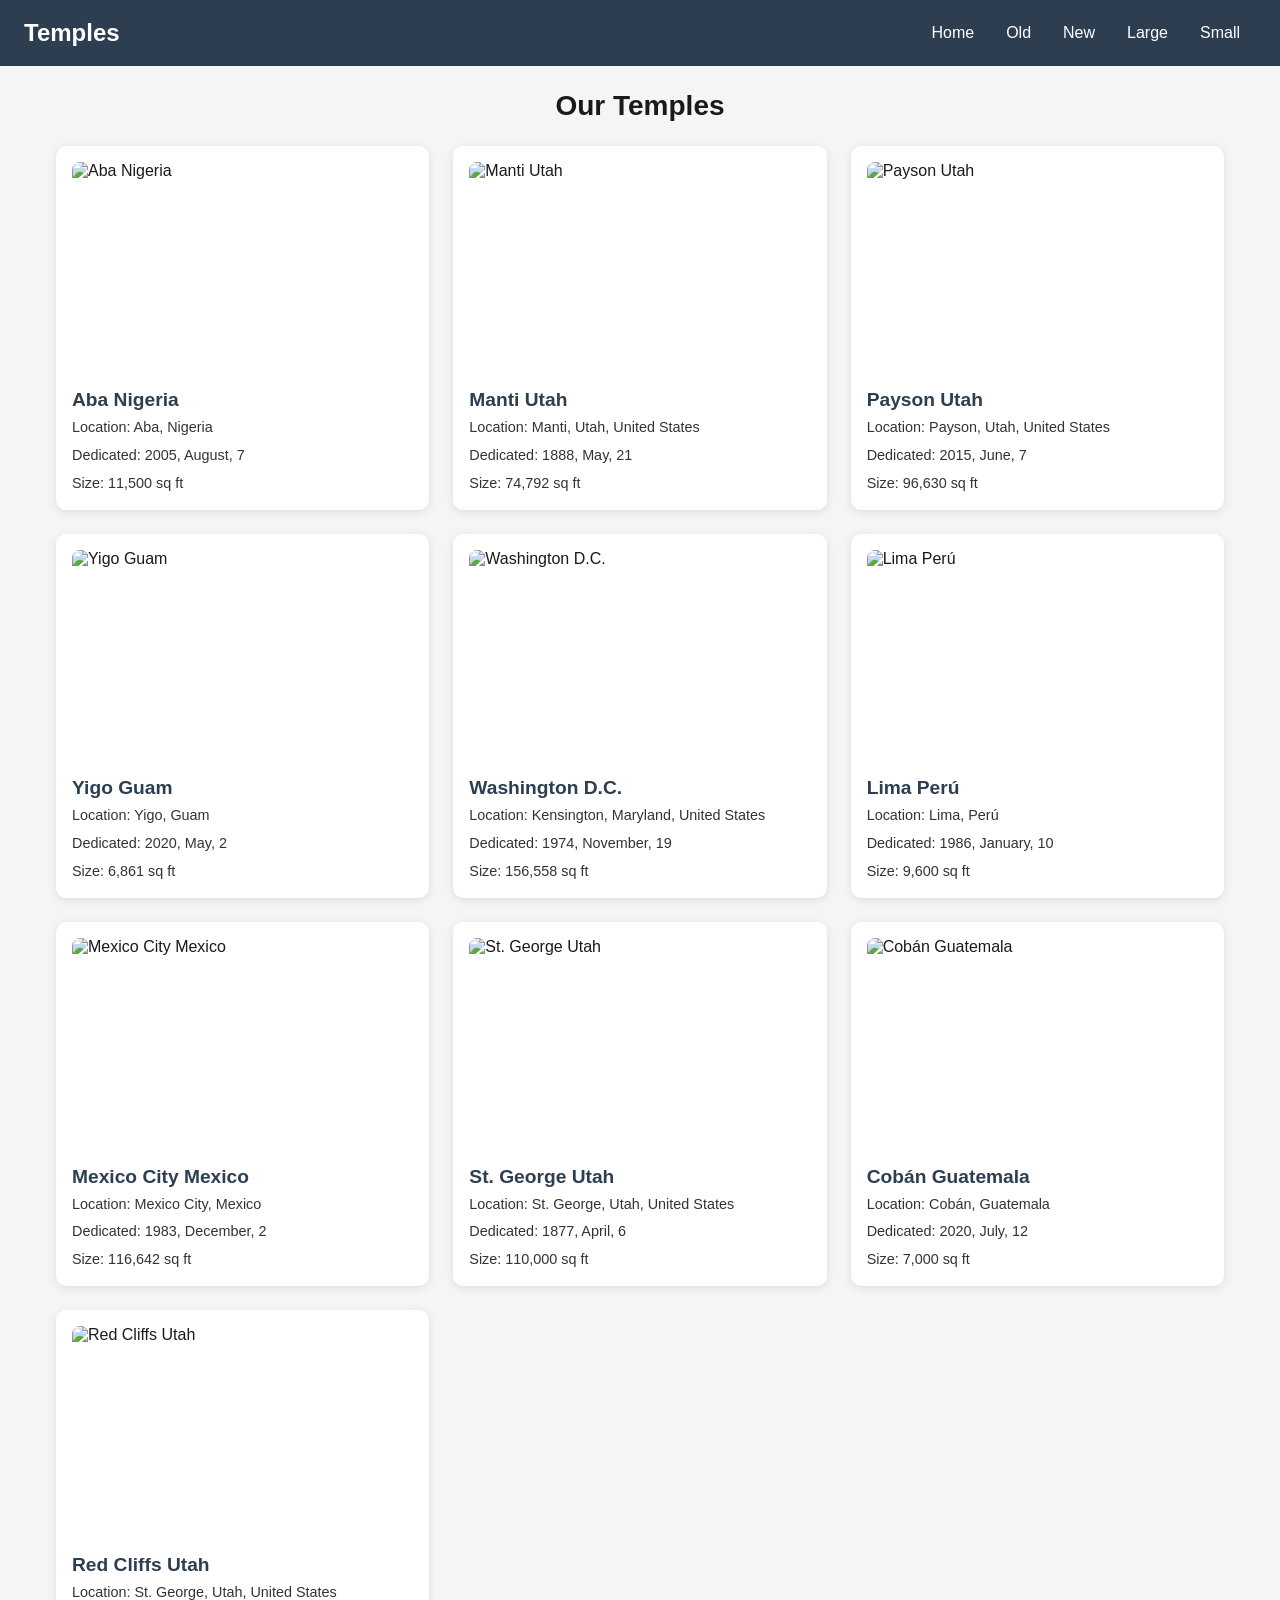
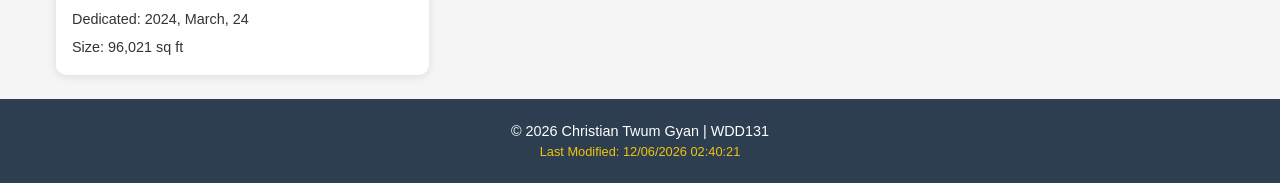
==== filtered-temples.html @ a4d7b47d "feat: implement responsive temple gallery with filtering and navigation menu" ====
<!DOCTYPE html>
<html lang="en">
<head>
  <meta charset="UTF-8">
  <meta name="viewport" content="width=device-width, initial-scale=1.0">
  <meta name="description" content="A gallery of Latter-day Saint temples with filtering by dedication date and building size for WDD131.">
  <title>Filtered Temples | WDD131</title>
  <link rel="stylesheet" href="css/temples.css">
</head>
<body>
  <header>
    <h1>Temples</h1>
    <button id="hamburger" aria-label="Toggle navigation menu">☰</button>
    <nav id="nav-menu">
      <button id="home">Home</button>
      <button id="old">Old</button>
      <button id="new">New</button>
      <button id="large">Large</button>
      <button id="small">Small</button>
    </nav>
  </header>
  <main>
    <h2>Our Temples</h2>
    <div class="temple-cards" id="temple-cards"></div>
  </main>
  <footer>
    <p>&copy; <span id="year"></span> Christian Twum Gyan | WDD131</p>
    <p><span id="lastModified"></span></p>
  </footer>
  <script src="js/temples.js" defer></script>
</body>
</html>
---- css/temples.css ----
* {
  box-sizing: border-box;
  margin: 0;
  padding: 0;
}

body {
  font-family: Roboto, "Segoe UI", Tahoma, Geneva, Verdana, sans-serif;
  background-color: #f5f5f5;
  color: #1a1a1a;
  display: flex;
  flex-direction: column;
  min-height: 100vh;
}

header {
  background-color: #2c3e50;
  color: #ffffff;
  padding: 1rem 1.5rem;
  display: flex;
  flex-wrap: wrap;
  justify-content: space-between;
  align-items: center;
  position: relative;
}

header h1 {
  font-size: 1.5rem;
  font-weight: 700;
}

#hamburger {
  background: none;
  border: 1px solid rgba(255, 255, 255, 0.3);
  border-radius: 4px;
  color: #ffffff;
  font-size: 1.5rem;
  cursor: pointer;
  padding: 0.25rem 0.5rem;
  min-width: 44px;
  min-height: 44px;
  display: block;
}

#nav-menu {
  display: none;
  flex-direction: column;
  width: 100%;
  background-color: #34495e;
  margin-top: 0.5rem;
  border-radius: 4px;
  overflow: hidden;
}

#nav-menu.open {
  display: flex;
}

#nav-menu button {
  background: none;
  border: none;
  color: #ffffff;
  font-size: 1rem;
  padding: 0.875rem 1rem;
  cursor: pointer;
  text-align: center;
  border-top: 1px solid rgba(255, 255, 255, 0.1);
  font-family: inherit;
  width: 100%;
}

#nav-menu button:first-child {
  border-top: none;
}

#nav-menu button:hover,
#nav-menu button:focus-visible {
  background-color: rgba(255, 255, 255, 0.15);
  color: #ecf0f1;
  outline: 2px solid #f39c12;
  outline-offset: -2px;
}

main {
  flex: 1;
  max-width: 1200px;
  width: 95%;
  margin: 0 auto;
  padding: 1.5rem 1rem;
}

main h2 {
  text-align: center;
  font-size: 1.75rem;
  margin-bottom: 1.5rem;
  color: #1a1a1a;
}

.temple-cards {
  display: grid;
  grid-template-columns: 1fr;
  gap: 1.5rem;
}

.temple-card {
  background-color: #ffffff;
  border-radius: 10px;
  overflow: hidden;
  box-shadow: 0 2px 8px rgba(0, 0, 0, 0.1);
  padding: 1rem;
  display: flex;
  flex-direction: column;
  gap: 0.375rem;
}

.temple-card img {
  width: 100%;
  height: auto;
  display: block;
  border-radius: 8px;
  order: -1;
  margin-bottom: 0.25rem;
}

.temple-card h3 {
  font-size: 1.2rem;
  color: #2c3e50;
  margin-top: 0.25rem;
}

.temple-card p {
  font-size: 0.9rem;
  color: #333333;
  line-height: 1.5;
}

footer {
  background-color: #2c3e50;
  color: #ffffff;
  text-align: center;
  padding: 1.25rem;
  margin-top: auto;
  font-size: 0.9rem;
}

footer p {
  margin: 0.25rem 0;
}

#lastModified {
  color: #f1c40f;
  font-size: 0.8rem;
}

@media screen and (min-width: 40rem) {
  #hamburger {
    display: none;
  }

  #nav-menu {
    display: flex;
    flex-direction: row;
    width: auto;
    background-color: transparent;
    margin-top: 0;
  }

  #nav-menu button {
    border: none;
    width: auto;
    padding: 0.5rem 1rem;
    border-radius: 4px;
  }

  #nav-menu button:hover,
  #nav-menu button:focus-visible {
    background-color: rgba(255, 255, 255, 0.15);
    outline: 2px solid #f39c12;
    outline-offset: 2px;
  }

  .temple-cards {
    grid-template-columns: repeat(auto-fit, minmax(280px, 1fr));
    gap: 1.5rem;
  }
}
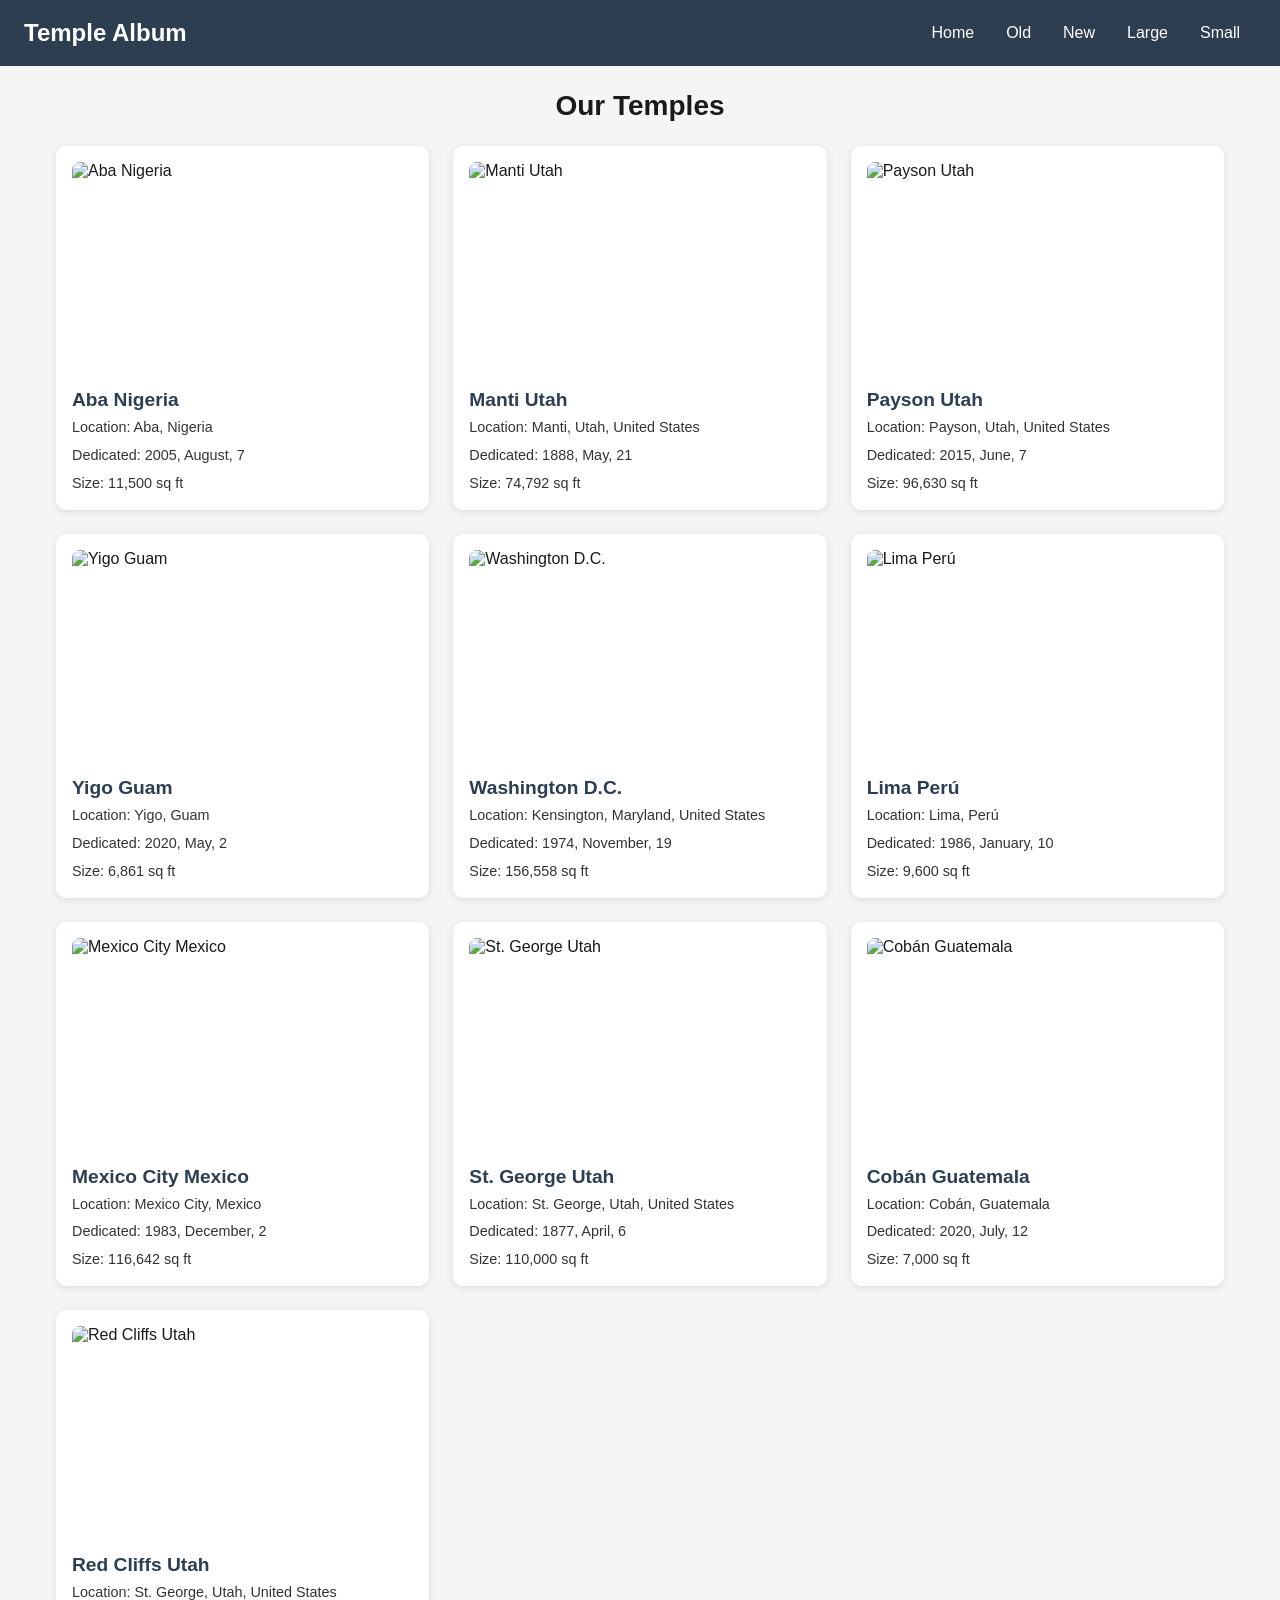
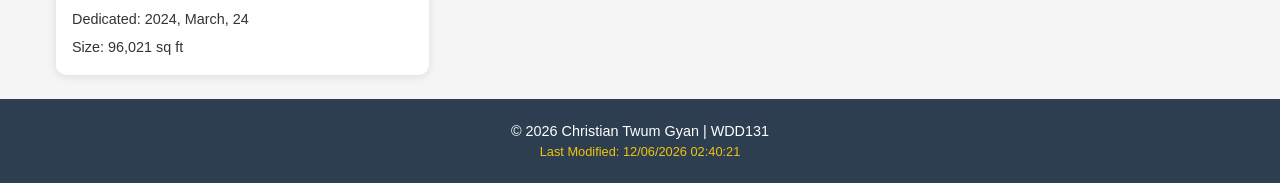
==== commit 3d425704: "fix: add meta author, change h1 to Temple Album, swap nav buttons to anchor tags with preventDefault" ====
--- a/filtered-temples.html
+++ b/filtered-temples.html
@@ -4,19 +4,20 @@
   <meta charset="UTF-8">
   <meta name="viewport" content="width=device-width, initial-scale=1.0">
   <meta name="description" content="A gallery of Latter-day Saint temples with filtering by dedication date and building size for WDD131.">
+  <meta name="author" content="Christian Twum Gyan">
   <title>Filtered Temples | WDD131</title>
   <link rel="stylesheet" href="css/temples.css">
 </head>
 <body>
   <header>
-    <h1>Temples</h1>
-    <button id="hamburger" aria-label="Toggle navigation menu">☰</button>
+    <h1>Temple Album</h1>
+    <button id="hamburger" aria-label="Toggle navigation menu" aria-expanded="false">☰</button>
     <nav id="nav-menu">
-      <button id="home">Home</button>
-      <button id="old">Old</button>
-      <button id="new">New</button>
-      <button id="large">Large</button>
-      <button id="small">Small</button>
+      <a href="#" id="home">Home</a>
+      <a href="#" id="old">Old</a>
+      <a href="#" id="new">New</a>
+      <a href="#" id="large">Large</a>
+      <a href="#" id="small">Small</a>
     </nav>
   </header>
   <main>
--- a/css/temples.css
+++ b/css/temples.css
@@ -56,7 +56,7 @@
   display: flex;
 }
 
-#nav-menu button {
+#nav-menu a {
   background: none;
   border: none;
   color: #ffffff;
@@ -67,14 +67,16 @@
   border-top: 1px solid rgba(255, 255, 255, 0.1);
   font-family: inherit;
   width: 100%;
+  text-decoration: none;
+  display: block;
 }
 
-#nav-menu button:first-child {
+#nav-menu a:first-child {
   border-top: none;
 }
 
-#nav-menu button:hover,
-#nav-menu button:focus-visible {
+#nav-menu a:hover,
+#nav-menu a:focus-visible {
   background-color: rgba(255, 255, 255, 0.15);
   color: #ecf0f1;
   outline: 2px solid #f39c12;
@@ -165,15 +167,15 @@
     margin-top: 0;
   }
 
-  #nav-menu button {
+  #nav-menu a {
     border: none;
     width: auto;
     padding: 0.5rem 1rem;
     border-radius: 4px;
   }
 
-  #nav-menu button:hover,
-  #nav-menu button:focus-visible {
+  #nav-menu a:hover,
+  #nav-menu a:focus-visible {
     background-color: rgba(255, 255, 255, 0.15);
     outline: 2px solid #f39c12;
     outline-offset: 2px;
